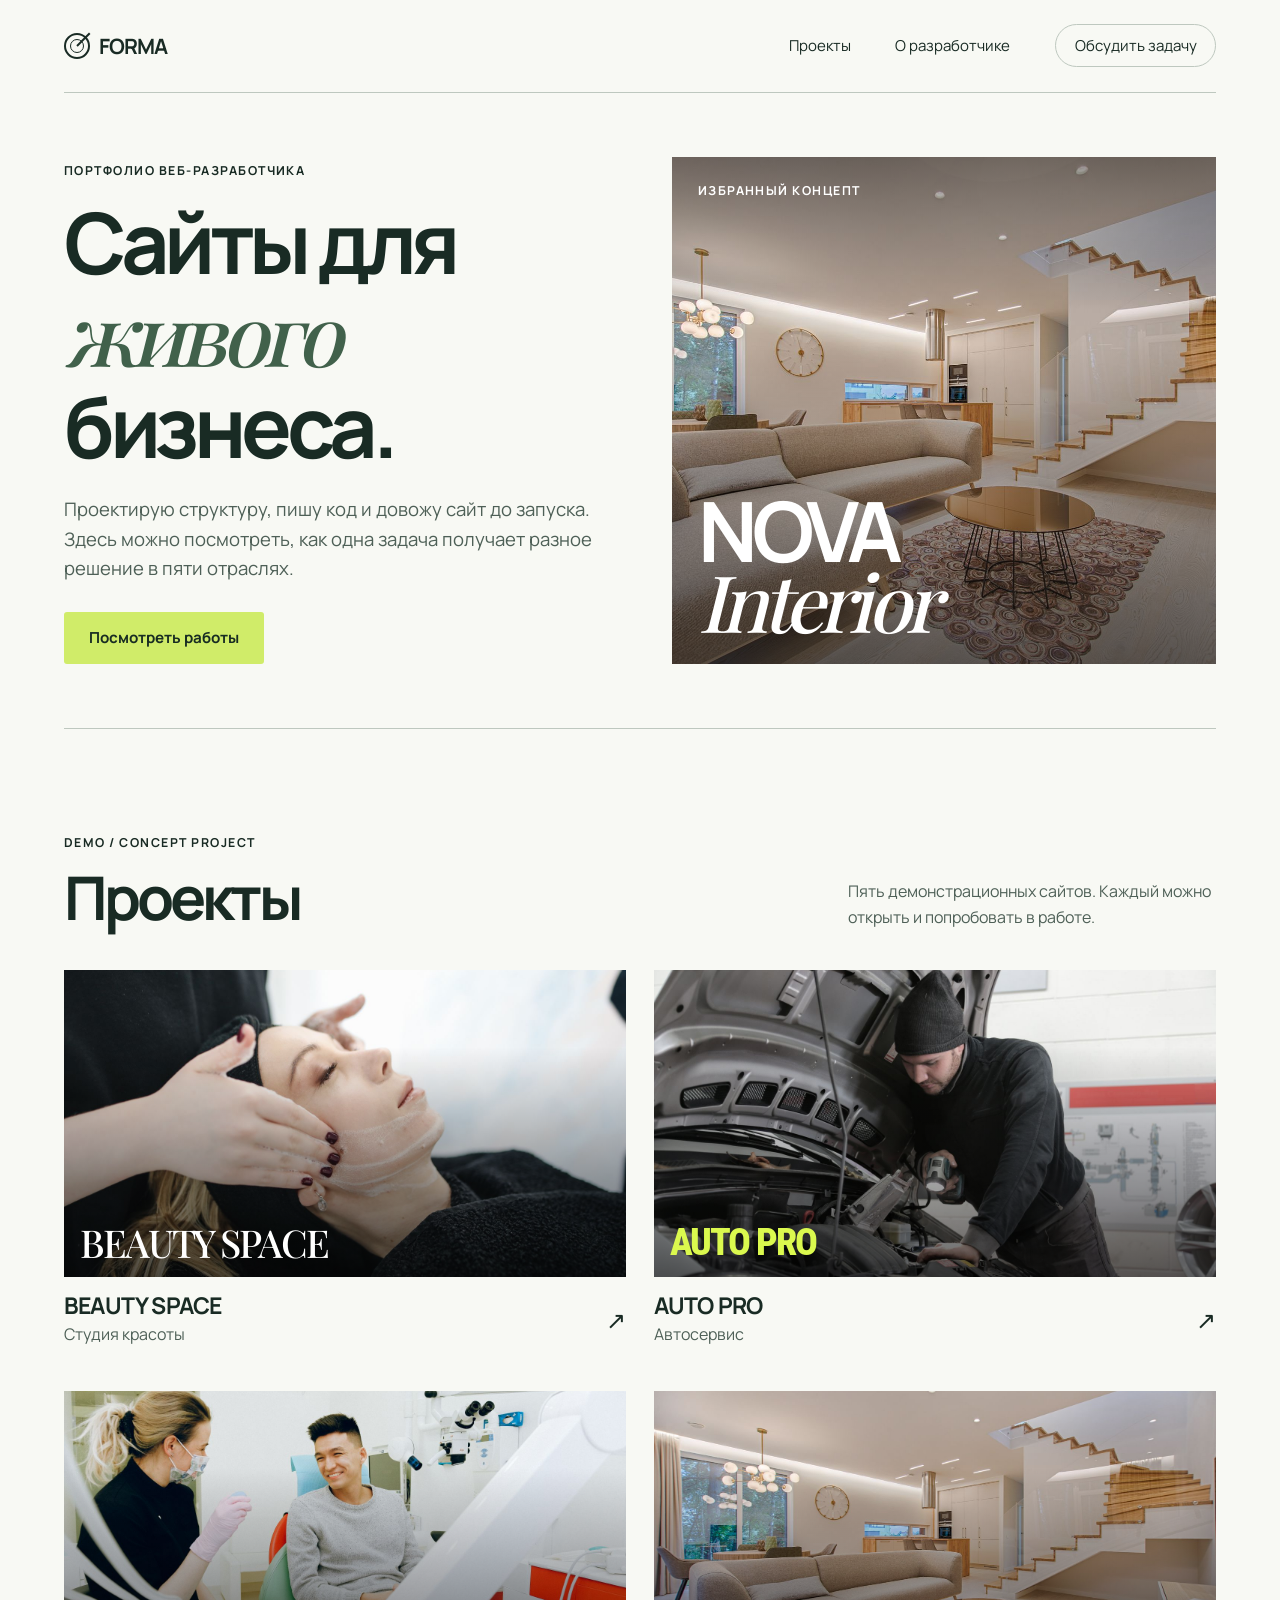
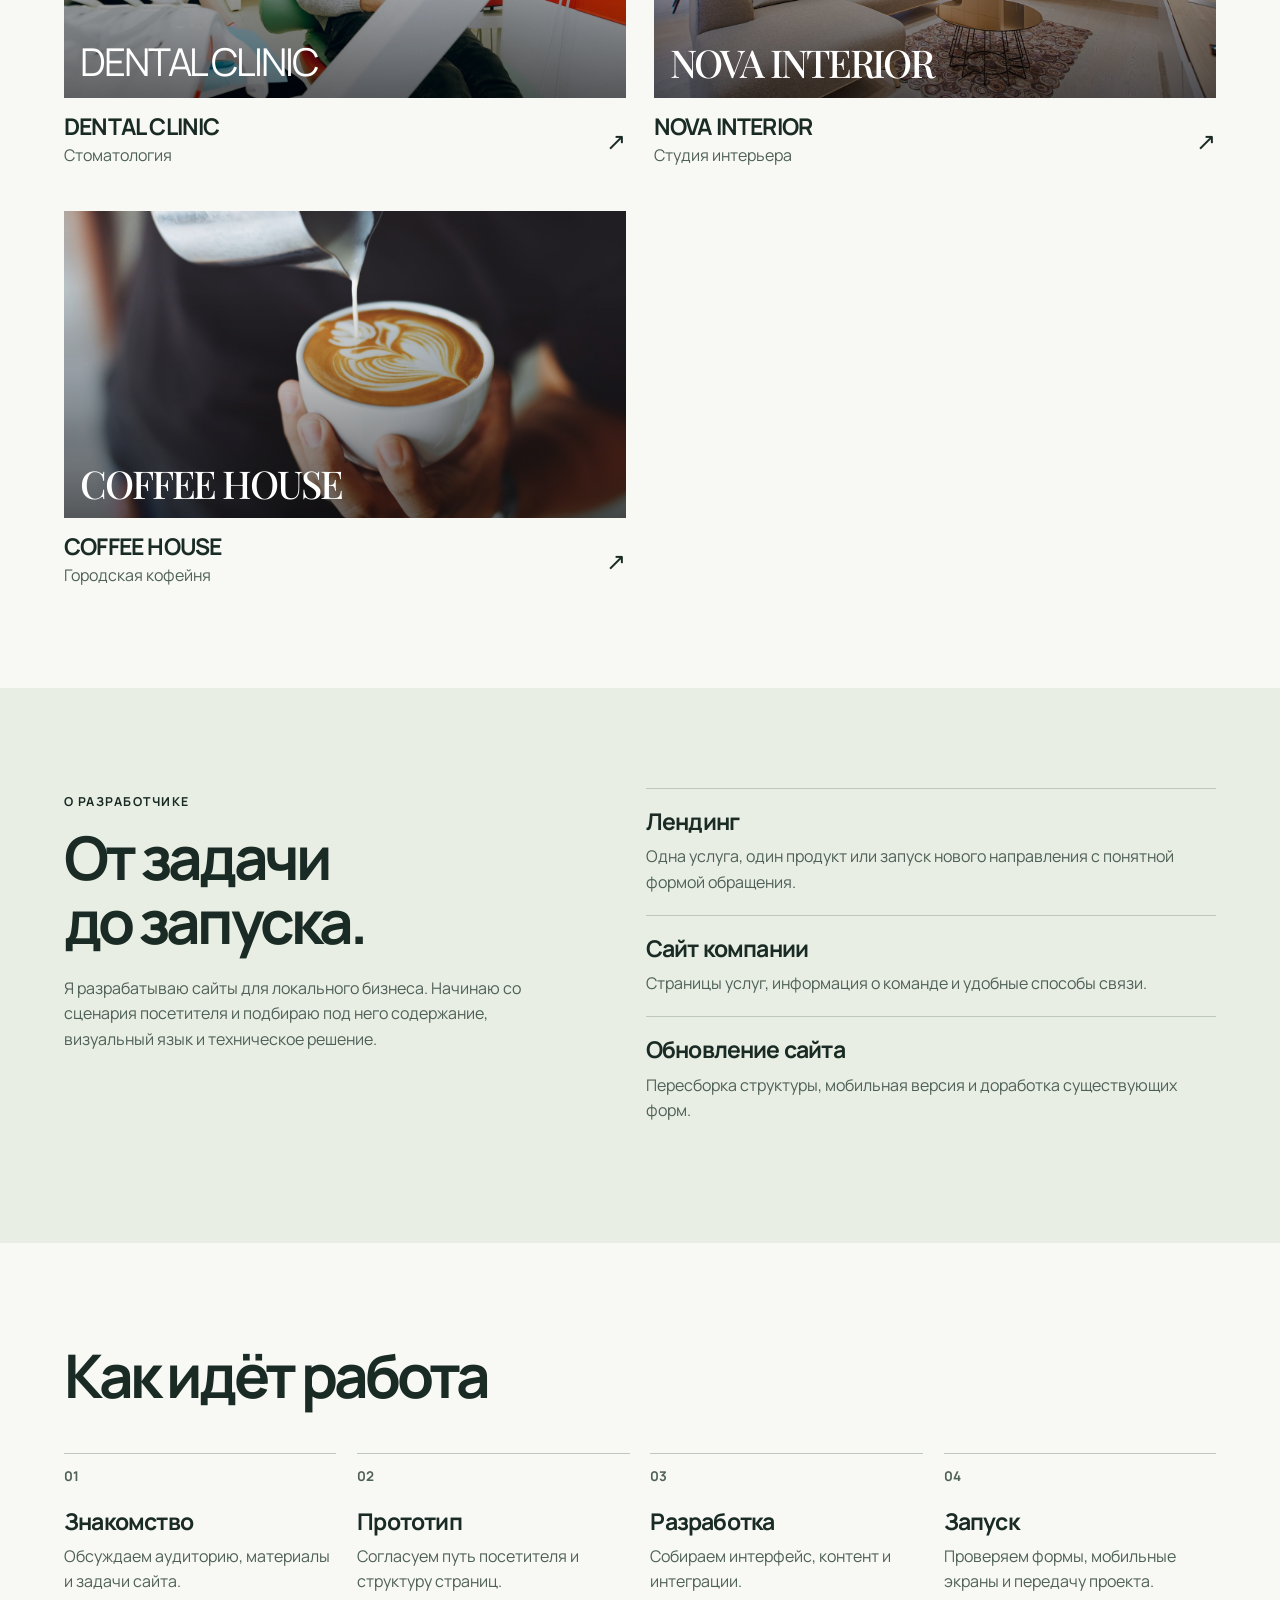
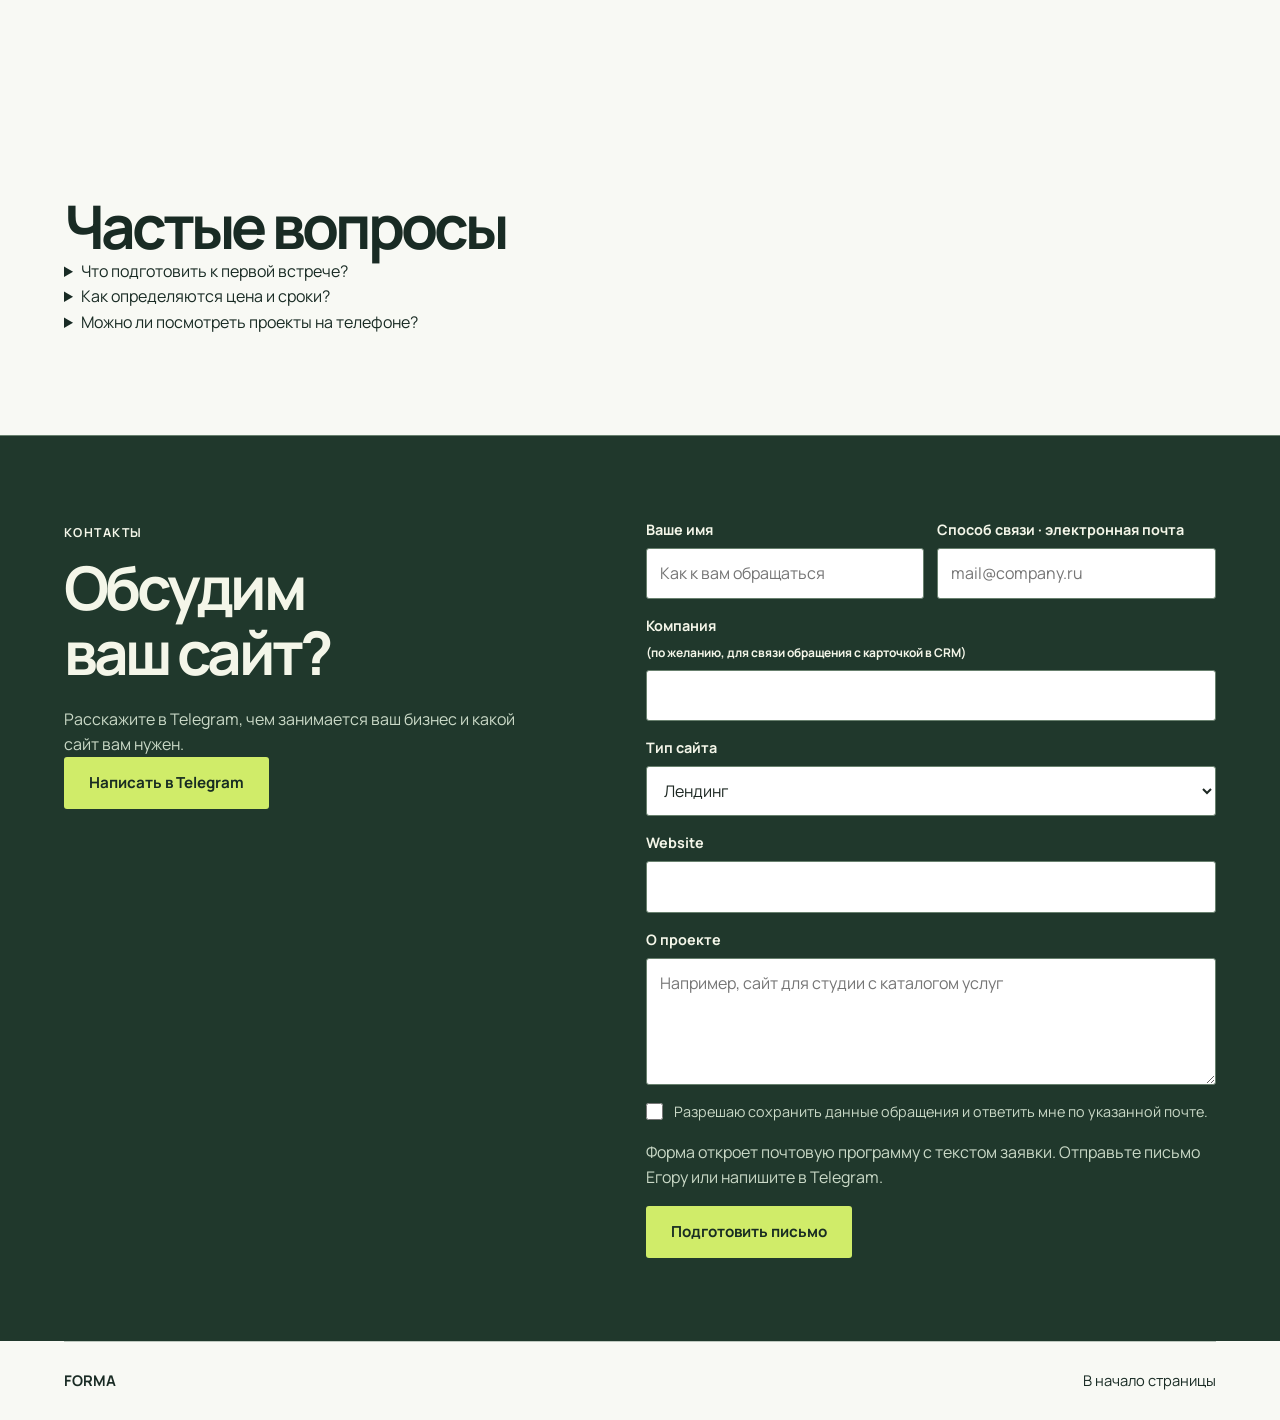
==== index.html @ 0f803054 "Опубликовать портфолио FORMA" ====
<!DOCTYPE html>

<html lang="ru"><head><meta charset="utf-8"/><meta content="width=device-width, initial-scale=1" name="viewport"/><meta content="#162821" name="theme-color"/><title>FORMA — портфолио веб-разработчика</title><meta content="Дизайн и разработка сайтов для бизнеса. Пять интерактивных концептов с разным характером." name="description"/><link href="assets/mark.svg" rel="icon" type="image/svg+xml"/><link href="assets/fonts/fonts.css" rel="stylesheet"/><link href="assets/styles.css" rel="stylesheet"/><script defer="" src="assets/forms.js"></script><meta content="FORMA — портфолио веб-разработчика" property="og:title"/><meta content="website" property="og:type"/><meta content="Проектирую структуру, пишу код и довожу сайт до запуска. Здесь можно посмотреть, как одна задача получает разное решение в пяти отраслях." property="og:description"/><meta content="https://egorkaezkv-dotcom.github.io/assets/interior.jpg" property="og:image"/><meta content="https://egorkaezkv-dotcom.github.io/" property="og:url"/><link href="https://egorkaezkv-dotcom.github.io/" rel="canonical"/></head><body class="studio"><a class="skip" href="#main">К содержанию</a><header class="wrap top"><a class="brand studio-mark" href="./"><i aria-hidden="true"></i>FORMA</a><nav aria-label="Навигация портфолио"><a href="/portfolio/">Проекты</a><a href="#studio">О разработчике</a><a class="nav-cta" href="#contact">Обсудить задачу</a></nav></header><main id="main"><section class="studio-hero wrap"><div class="hero-copy"><span class="kicker">Портфолио веб-разработчика</span><h1>Сайты для <em>живого</em> бизнеса.</h1><p>Проектирую структуру, пишу код и довожу сайт до запуска. Здесь можно посмотреть, как одна задача получает разное решение в пяти отраслях.</p><a class="button" href="#projects">Посмотреть работы</a></div><a aria-label="Открыть концепт NOVA INTERIOR" class="editorial" href="/portfolio/nova-interior/"><img alt="Интерьер светлой гостиной из концепта NOVA INTERIOR" src="assets/interior.jpg"/><span class="editorial-top">ИЗБРАННЫЙ КОНЦЕПТ</span><span class="editorial-title">NOVA<br/><i>Interior</i></span></a></section><section class="wrap section" id="projects"><div class="sectionhead"><div><span class="kicker">DEMO / CONCEPT PROJECT</span><h2>Проекты</h2></div><p>Пять демонстрационных сайтов. Каждый можно открыть и попробовать в работе.</p></div><div class="projects"><a class="project" href="/portfolio/beauty-space/"><div class="project-visual beauty"><img alt="Уход за кожей лица в салоне" loading="lazy" src="assets/beauty.jpg"/><span>BEAUTY SPACE</span></div><div class="project-caption"><div><h3>BEAUTY SPACE</h3><p>Студия красоты</p></div><span aria-hidden="true" class="open">↗</span></div></a><a class="project" href="/portfolio/auto-pro/"><div class="project-visual auto"><img alt="Механик осматривает моторный отсек автомобиля" loading="lazy" src="assets/auto.jpg"/><span>AUTO PRO</span></div><div class="project-caption"><div><h3>AUTO PRO</h3><p>Автосервис</p></div><span aria-hidden="true" class="open">↗</span></div></a><a class="project" href="/portfolio/dental-clinic/"><div class="project-visual dental"><img alt="Стоматолог беседует с пациентом в кабинете" loading="lazy" src="assets/dental.jpg"/><span>DENTAL CLINIC</span></div><div class="project-caption"><div><h3>DENTAL CLINIC</h3><p>Стоматология</p></div><span aria-hidden="true" class="open">↗</span></div></a><a class="project" href="/portfolio/nova-interior/"><div class="project-visual interior"><img alt="Светлая гостиная с деревянными деталями и открытой лестницей" loading="lazy" src="assets/interior.jpg"/><span>NOVA INTERIOR</span></div><div class="project-caption"><div><h3>NOVA INTERIOR</h3><p>Студия интерьера</p></div><span aria-hidden="true" class="open">↗</span></div></a><a class="project" href="/portfolio/coffee-house/"><div class="project-visual coffee"><img alt="Бариста наливает молоко в чашку кофе" loading="lazy" src="assets/coffee.jpg"/><span>COFFEE HOUSE</span></div><div class="project-caption"><div><h3>COFFEE HOUSE</h3><p>Городская кофейня</p></div><span aria-hidden="true" class="open">↗</span></div></a></div></section><section class="studio-story section" id="studio"><div class="wrap story-grid"><div><span class="kicker">О разработчике</span><h2>От задачи<br/>до запуска.</h2><p>Я разрабатываю сайты для локального бизнеса. Начинаю со сценария посетителя и подбираю под него содержание, визуальный язык и техническое решение.</p></div><div class="benefits"><div><h3>Лендинг</h3><p>Одна услуга, один продукт или запуск нового направления с понятной формой обращения.</p></div><div><h3>Сайт компании</h3><p>Страницы услуг, информация о команде и удобные способы связи.</p></div><div><h3>Обновление сайта</h3><p>Пересборка структуры, мобильная версия и доработка существующих форм.</p></div></div></div></section><section class="wrap section"><h2>Как идёт работа</h2><ol class="process"><li><h3>Знакомство</h3><p>Обсуждаем аудиторию, материалы и задачи сайта.</p></li><li><h3>Прототип</h3><p>Согласуем путь посетителя и структуру страниц.</p></li><li><h3>Разработка</h3><p>Собираем интерфейс, контент и интеграции.</p></li><li><h3>Запуск</h3><p>Проверяем формы, мобильные экраны и передачу проекта.</p></li></ol></section><section class="wrap section"><h2>Частые вопросы</h2><details><summary>Что подготовить к первой встрече?</summary><p>Опишите задачу, аудиторию и желаемый срок. Если есть сайт или фирменный стиль, приложите ссылки.</p></details><details><summary>Как определяются цена и сроки?</summary><p>После обсуждения структуры и функций вы получите смету и план работ до начала разработки.</p></details><details><summary>Можно ли посмотреть проекты на телефоне?</summary><p>Да. Откройте страницу проекта и перейдите к интерактивному демосайту.</p></details></section><section class="contact-section" id="contact"><div class="wrap contact-grid"><div><span class="kicker">Контакты</span><h2>Обсудим ваш сайт?</h2><p>Расскажите в Telegram, чем занимается ваш бизнес и какой сайт вам нужен.</p><a class="button" href="https://t.me/egrmsg777" rel="noopener noreferrer" target="_blank">Написать в Telegram</a></div><form action="mailto:ceo.mail.offer@gmail.com" data-inquiry=""><div class="fieldrow"><label>Ваше имя<input autocomplete="name" maxlength="80" minlength="2" name="name" placeholder="Как к вам обращаться" required=""/></label><label>Способ связи · электронная почта<input autocomplete="email" maxlength="254" name="email" placeholder="mail@company.ru" required="" type="email"/></label></div><label>Компания <small>(по желанию, для связи обращения с карточкой в CRM)</small><input autocomplete="organization" maxlength="160" name="company"/></label><label>Тип сайта<select name="kind" required=""><option>Лендинг</option><option>Сайт компании</option><option>Интернет-магазин</option><option>Обновление сайта</option></select></label><label aria-hidden="true" hidden="">Website<input autocomplete="off" name="fax" tabindex="-1"/></label><label>О проекте<textarea maxlength="2000" minlength="10" name="message" placeholder="Например, сайт для студии с каталогом услуг" required="" rows="4"></textarea></label><label class="consent"><input required="" type="checkbox"/>Разрешаю сохранить данные обращения и ответить мне по указанной почте.</label><p>Форма откроет почтовую программу с текстом заявки. Отправьте письмо Егору или напишите в Telegram.</p><button class="button">Подготовить письмо</button><output aria-live="polite"></output></form></div></section></main><footer class="wrap foot"><b>FORMA</b><a href="#main">В начало страницы</a></footer></body></html>
---- assets/fonts/fonts.css ----
@font-face {
  font-family: 'Manrope';
  font-style: normal;
  font-weight: 400;
  font-display: swap;
  src: url(manrope-400.ttf) format('truetype');
}

@font-face {
  font-family: 'Manrope';
  font-style: normal;
  font-weight: 700;
  font-display: swap;
  src: url(manrope-700.ttf) format('truetype');
}

@font-face {
  font-family: 'Playfair Display';
  font-style: normal;
  font-weight: 500;
  font-display: swap;
  src: url(playfair-display-500.ttf) format('truetype');
}

@font-face {
  font-family: 'Roboto Condensed';
  font-style: normal;
  font-weight: 800;
  font-display: swap;
  src: url(roboto-condensed-800.ttf) format('truetype');
}
---- assets/styles.css ----
*{box-sizing:border-box}
:root{--paper:#f8f9f4;--ink:#192b24;--muted:#4e6057;--accent:#d0ec69;--accent-ink:#182c22;--soft:#e9eee4;--line:#bec8bf;--display:Manrope,Arial,sans-serif;--curve:3px;color-scheme:light;font-family:Manrope,Arial,sans-serif}
html{scroll-behavior:smooth;scroll-padding-top:1rem}
body{margin:0;background:var(--paper);color:var(--ink);font-size:1rem;line-height:1.58}
img{display:block;width:100%;height:100%;object-fit:cover}
a{color:inherit;text-decoration:none} a:hover{text-decoration:underline;text-underline-offset:.2em}
:focus-visible{outline:3px solid #1279b4;outline-offset:4px}
button,input,select,textarea{font:inherit}
button,a.button{cursor:pointer}
button:disabled{cursor:wait;opacity:.65}
h1,h2,h3,p,figure{margin:0}
h1,h2,h3{line-height:1.08;text-wrap:balance}
h1,h2{font-family:var(--display);font-weight:700;letter-spacing:-.065em}
h1{font-size:clamp(3.2rem,6.6vw,6.8rem)}
h2{font-size:clamp(2.45rem,4.7vw,4.8rem)}
h3{font-size:clamp(1.2rem,1.8vw,1.65rem);letter-spacing:-.035em}
p{color:var(--muted)}
em{font-family:'Playfair Display',Georgia,serif;font-weight:500}
.wrap{width:min(90%,78rem);margin-inline:auto}
.section{padding-block:clamp(4rem,7.8vw,7.5rem)}
.skip{position:fixed;left:1rem;top:-6rem;background:white;padding:.6rem;z-index:20}
.skip:focus{top:1rem}
.kicker,.editorial-top,.demobar{font:700 .77rem/1.4 Manrope,Arial,sans-serif;text-transform:uppercase;letter-spacing:.12em}
.top,.top nav,.foot,.demobar .wrap,.sectionhead,.project-caption{display:flex;align-items:center;justify-content:space-between;gap:1rem}
.top{min-height:5.8rem;border-bottom:1px solid var(--line)}
.top nav{gap:clamp(.8rem,3.5vw,3.6rem);font-size:.94rem}
.brand{font-weight:700;letter-spacing:-.055em;font-size:1.32rem}
.nav-cta{border:1px solid var(--line);padding:.54rem 1.15rem;border-radius:30px}
.button{font-size:.95rem;display:inline-flex;align-items:center;justify-content:center;min-height:3.1rem;padding:.8rem 1.5rem;font-weight:700;border:1px solid transparent;border-radius:var(--curve);background:var(--accent);color:var(--accent-ink);transition:transform .16s ease,filter .16s ease}
.button:hover{transform:translateY(-2px);filter:brightness(.96);text-decoration:none}
.hero-copy,.editorial{animation:arrive .5s ease-out both}
@keyframes arrive{from{opacity:0;transform:translateY(10px)}to{opacity:1;transform:none}}
.hero-copy{align-self:center}
.hero-copy h1{margin:.85rem 0 1.5rem}
.hero-copy>p{max-width:36rem;font-size:clamp(1rem,1.45vw,1.16rem)}
.hero-copy .button{margin-top:1.8rem}
.studio-mark{display:flex;align-items:center;gap:.55rem}
.studio-mark i{width:1.65rem;height:1.65rem;border:2px solid;border-radius:50%;position:relative}
.studio-mark i:before{content:'';position:absolute;inset:4px;border:1.5px solid;border-radius:50%}
.studio-mark i:after{content:'';width:1.15rem;height:2px;background:currentColor;position:absolute;left:50%;top:46%;transform-origin:left;transform:rotate(-45deg)}
.studio-hero,.concept-hero{display:grid;grid-template-columns:1fr 1fr;gap:clamp(1.5rem,5vw,5rem);align-items:stretch;padding-block:clamp(2rem,5vw,5rem)}
.studio-hero{border-bottom:1px solid var(--line)}
.studio-hero .hero-copy h1{max-width:7em}
.studio-hero .hero-copy h1 em{color:#41614b}
.editorial{display:grid;position:relative;isolation:isolate;min-height:clamp(23rem,36vw,34rem);color:white;overflow:hidden}
.editorial img,.editorial:after{position:absolute;inset:0;z-index:-2}
.editorial:after{content:'';z-index:-1;background:linear-gradient(0deg,#201c16aa,transparent 63%),linear-gradient(180deg,#201c167a,transparent 30%)}
.editorial-top{align-self:start;margin:1.6rem}
.editorial-title{align-self:end;line-height:.78;font-size:clamp(3.3rem,6.5vw,6.3rem);font-weight:700;letter-spacing:-.07em;padding:1.6rem}
.editorial-title i{font:italic 500 .95em/.95 'Playfair Display',Georgia,serif}
.editorial:hover{text-decoration:none}
.sectionhead{align-items:end;margin-bottom:2.5rem}
.sectionhead h2,.story-grid .kicker+h2,.contact-grid .kicker+h2{margin-top:.7rem}
.sectionhead p{max-width:23rem}
.projects{display:grid;grid-template-columns:1fr 1fr;gap:2.7rem 1.7rem}
.project{display:block}
.project:hover{text-decoration:none}
.project-visual{height:clamp(12rem,24vw,22rem);position:relative;isolation:isolate;overflow:hidden;background:#24332e}
.project-visual img{transition:transform .35s ease}
.project:hover img{transform:scale(1.035)}
.project-visual:after{content:'';position:absolute;inset:0;background:linear-gradient(0deg,#0009,transparent 75%)}
.project-visual span{position:absolute;z-index:1;bottom:1rem;left:1rem;color:white;line-height:1;font-size:clamp(1.6rem,3vw,3rem);letter-spacing:-.055em}
.project-visual.beauty span,.project-visual.interior span,.project-visual.coffee span{font-family:'Playfair Display',Georgia,serif}
.project-visual.auto span{font-family:'Roboto Condensed',Arial,sans-serif;color:#dbf94e}
.project-caption{padding-top:1rem}
.project-caption p{margin-top:.25rem}
.open{font-size:1.5rem}
.studio-story,.story{background:var(--soft)}
.story-grid,.contact-grid{display:grid;grid-template-columns:.9fr 1.1fr;gap:clamp(2rem,9vw,10rem)}
.story-grid h2+p,.contact-grid h2+p{margin-top:1.35rem;max-width:32rem}
.benefits>div{border-top:1px solid var(--line);padding-block:1.25rem}
.benefits p,.service p,.process p{margin-top:.65rem}
.process{list-style:none;display:grid;grid-template-columns:repeat(4,1fr);gap:1.3rem;counter-reset:phase;margin:2.8rem 0 0;padding:0}
.process li{border-top:1px solid var(--line);padding-top:1rem;counter-increment:phase}
.process li:before{content:counter(phase,decimal-leading-zero);display:block;margin-bottom:1.6rem;color:var(--muted);font:700 .84rem/1 Manrope,sans-serif}
.contact-section{padding-block:clamp(4rem,6.5vw,6rem);border-top:1px solid var(--line)}
.studio .contact-section{background:#20382c;--ink:#f4f6e9;--muted:#cad9c7;--line:#68806e;color:var(--ink)}
form,label{display:grid;align-content:start;gap:.4rem}
form{gap:1rem}
label{font-size:.9rem;font-weight:700}
input,select,textarea{width:100%;min-width:0;padding:.75rem .8rem;border:1px solid var(--line);border-radius:var(--curve);background:#fff;color:#1c2722;font-size:1rem;font-weight:400}
textarea{resize:vertical;min-height:5.4rem}
.fieldrow{display:grid;grid-template-columns:1fr 1fr;gap:.8rem}
.consent{grid-template-columns:auto 1fr;align-items:start;gap:.7rem;font-weight:400;color:var(--muted)}
.consent input{width:1.05rem;height:1.05rem;margin:.15rem 0;accent-color:#577747}
form button{justify-self:start}
output{display:grid;gap:.3rem;overflow-wrap:anywhere}
output:empty{display:none}
output:not(:empty){border-left:3px solid var(--line);padding:.6rem .9rem}
.foot{border-top:1px solid var(--line);padding-block:1.7rem;font-size:.92rem}
.demobar{background:var(--ink);color:var(--paper);padding:.65rem 0;font-size:.73rem}
.demobar a{font-size:.83rem;letter-spacing:0;text-transform:none}
.concept-hero figure{min-height:clamp(22rem,36vw,35rem);overflow:hidden;border-radius:var(--curve)}
.services{display:grid;grid-template-columns:repeat(3,1fr);gap:1.4rem;margin-top:2.3rem}
.service{padding:1.6rem;border:1px solid var(--line);display:flex;flex-direction:column;align-items:start;border-radius:var(--curve)}
.service p{margin-bottom:1.5rem}
.textlink{font-size:.94rem;text-decoration:underline;text-underline-offset:.22em;font-weight:700;display:inline-block}
.service .choose{margin-top:auto}
.contact-grid .textlink{margin-top:1rem}
.beauty{--paper:#faf4ef;--ink:#40242b;--muted:#68555a;--line:#d6bbb7;--soft:#efdedb;--accent:#713946;--accent-ink:#fff;--display:'Playfair Display',Georgia,serif;--curve:2px}
.beauty .brand,.interior .brand,.coffee .brand{font-family:'Playfair Display',Georgia,serif;font-weight:500}
.beauty h1,.beauty h2,.interior h1,.interior h2,.coffee h1,.coffee h2{font-weight:500;letter-spacing:-.055em}
.beauty .concept-hero figure{border-radius:48% 48% 2px 2px;max-width:34rem}
.beauty .concept-hero img{object-position:50% 44%}
.beauty .service{border-width:1px 0 0;padding:1.25rem 0}
.auto{--paper:#1b1d1b;--ink:#f2f2e9;--muted:#c2c5b9;--line:#52564d;--soft:#292d27;--accent:#d9fb53;--accent-ink:#191e13;--display:'Roboto Condensed',Arial,sans-serif;--curve:0px}
.auto h1,.auto h2,.auto .brand{font-family:var(--display);text-transform:uppercase;font-weight:800;letter-spacing:-.04em}
.auto h1 em{font:inherit;color:var(--accent)}
.auto .demobar{background:var(--accent);color:var(--paper)}
.auto .concept-hero{gap:0;grid-template-columns:1fr 1.15fr}
.auto .concept-hero figure{clip-path:polygon(12% 0,100% 0,100% 100%,0 100%)}
.auto .hero-copy{padding-right:1.6rem}
.auto .service{border-top:3px solid var(--accent)}
.dental{--paper:#f6fcfb;--ink:#093e45;--muted:#426367;--line:#bad4d0;--soft:#dff1eb;--accent:#056861;--accent-ink:white;--curve:16px}
.dental .concept-hero{padding:2.5rem;margin-top:2rem;background:var(--soft);border-radius:2.5rem}
.dental .concept-hero h1{font-size:clamp(3rem,5.2vw,5.5rem)}
.dental .concept-hero figure{border-radius:42% 42% 1.2rem 1.2rem;min-height:24rem}
.dental h1 em{font:inherit;color:#176d66}
.dental .button,.beauty .button,.coffee .button{border-radius:99px}
.dental .service{background:white}
.interior{--paper:#f4f1e9;--ink:#2a3029;--muted:#596057;--line:#c6c5b9;--soft:#e4e3d6;--accent:#363f34;--accent-ink:white;--display:'Playfair Display',Georgia,serif;--curve:0}
.interior .concept-hero{position:relative;isolation:isolate;min-height:clamp(28rem,43vw,43rem);margin-top:1.5rem;padding:clamp(1.5rem,4vw,4rem);align-content:end;display:block;color:white}
.interior .concept-hero figure,.interior .concept-hero:after{position:absolute;inset:0;z-index:-2}
.interior .concept-hero:after{content:'';z-index:-1;background:linear-gradient(80deg,#171b12d9,transparent 85%),linear-gradient(0deg,#1e211367,transparent 85%)}
.interior .hero-copy{max-width:47rem}
.interior .hero-copy p{color:#f5f2e6}
.interior .hero-copy .button{background:var(--paper);color:var(--ink)}
.interior .service{border-width:1px 0 0;padding:1.5rem 0}
.coffee{--paper:#fff6e4;--ink:#4a2621;--muted:#715349;--line:#d6baa6;--soft:#eddbc4;--accent:#7d2e25;--accent-ink:#fff8ed;--display:'Playfair Display',Georgia,serif;--curve:8px}
.coffee .concept-hero{grid-template-columns:.9fr 1fr}
.coffee .concept-hero .hero-copy{order:2}
.coffee .concept-hero figure{border-radius:5rem .4rem 5rem .4rem}
.coffee .service{background:#fcf0d8;border:1px solid #d3b095}
@media(max-width:790px){
 .top nav{gap:.8rem}.top{min-height:4.5rem}
 .studio-hero,.concept-hero,.auto .concept-hero,.coffee .concept-hero{grid-template-columns:1fr;gap:2rem}
 .concept-hero figure,.dental .concept-hero figure{height:clamp(16rem,54vw,25rem);min-height:0}
 .beauty .concept-hero figure{max-width:none;border-radius:7rem 7rem 2px 2px}
 .auto .concept-hero figure{clip-path:polygon(0 0,100% 0,100% 90%,0 100%)}
 .dental .concept-hero{padding:1.5rem}
 .coffee .concept-hero .hero-copy{order:0}
 .studio-hero .hero-copy h1{max-width:11em}
 .editorial{min-height:clamp(17rem,55vw,25rem)}
 .story-grid,.contact-grid{grid-template-columns:1fr;gap:2rem}
 .services{grid-template-columns:1fr;gap:1rem}
 .process{grid-template-columns:repeat(2,1fr)}
 .sectionhead{display:grid;gap:1rem}
 .sectionhead p{max-width:35rem}
 .interior .concept-hero figure{height:auto}
}
@media(max-width:560px){
 .wrap{width:91%}
 .top{align-items:flex-start;flex-direction:column;padding:.9rem 0;gap:.7rem}
 .top nav{width:100%;justify-content:flex-start;flex-wrap:wrap;font-size:.85rem}
 .nav-cta{padding:.28rem .7rem}
 .projects,.fieldrow{grid-template-columns:1fr}
 .project-visual{height:58vw}
 .process{gap:1rem}
 .projects{gap:1.7rem}
 .foot{font-size:.82rem}
 .contact-grid h2{overflow-wrap:anywhere}
}
@media(prefers-reduced-motion:reduce){html{scroll-behavior:auto}*,*:before,*:after{animation:none!important;transition:none!important}}
@media(max-width:380px){.interior .hero-copy h1{font-size:2.35rem}.concept-hero h1,.contact-grid h2{hyphens:auto;overflow-wrap:anywhere}}

.privacy-panel{position:fixed;z-index:20;bottom:1rem;left:1rem;width:min(30rem,calc(100% - 2rem));max-height:65vh;overflow:auto;padding:1.1rem;background:#fff;color:#243a30;border:1px solid #b8c7bd;border-radius:.65rem;box-shadow:0 8px 28px #1233;font:400 .93rem/1.45 Manrope,Arial,sans-serif}
.privacy-panel[hidden]{display:none}.privacy-panel p{margin:.55rem 0;color:#47594e}.privacy-panel div{display:flex;gap:.6rem}.privacy-panel button,.privacy-toggle{font:inherit;padding:.4rem .65rem;cursor:pointer;border:1px solid currentColor;color:#214b38;background:white;border-radius:.4rem}.privacy-toggle{font-size:.8rem}.foot{flex-wrap:wrap}.privacy-panel p:empty{display:none}
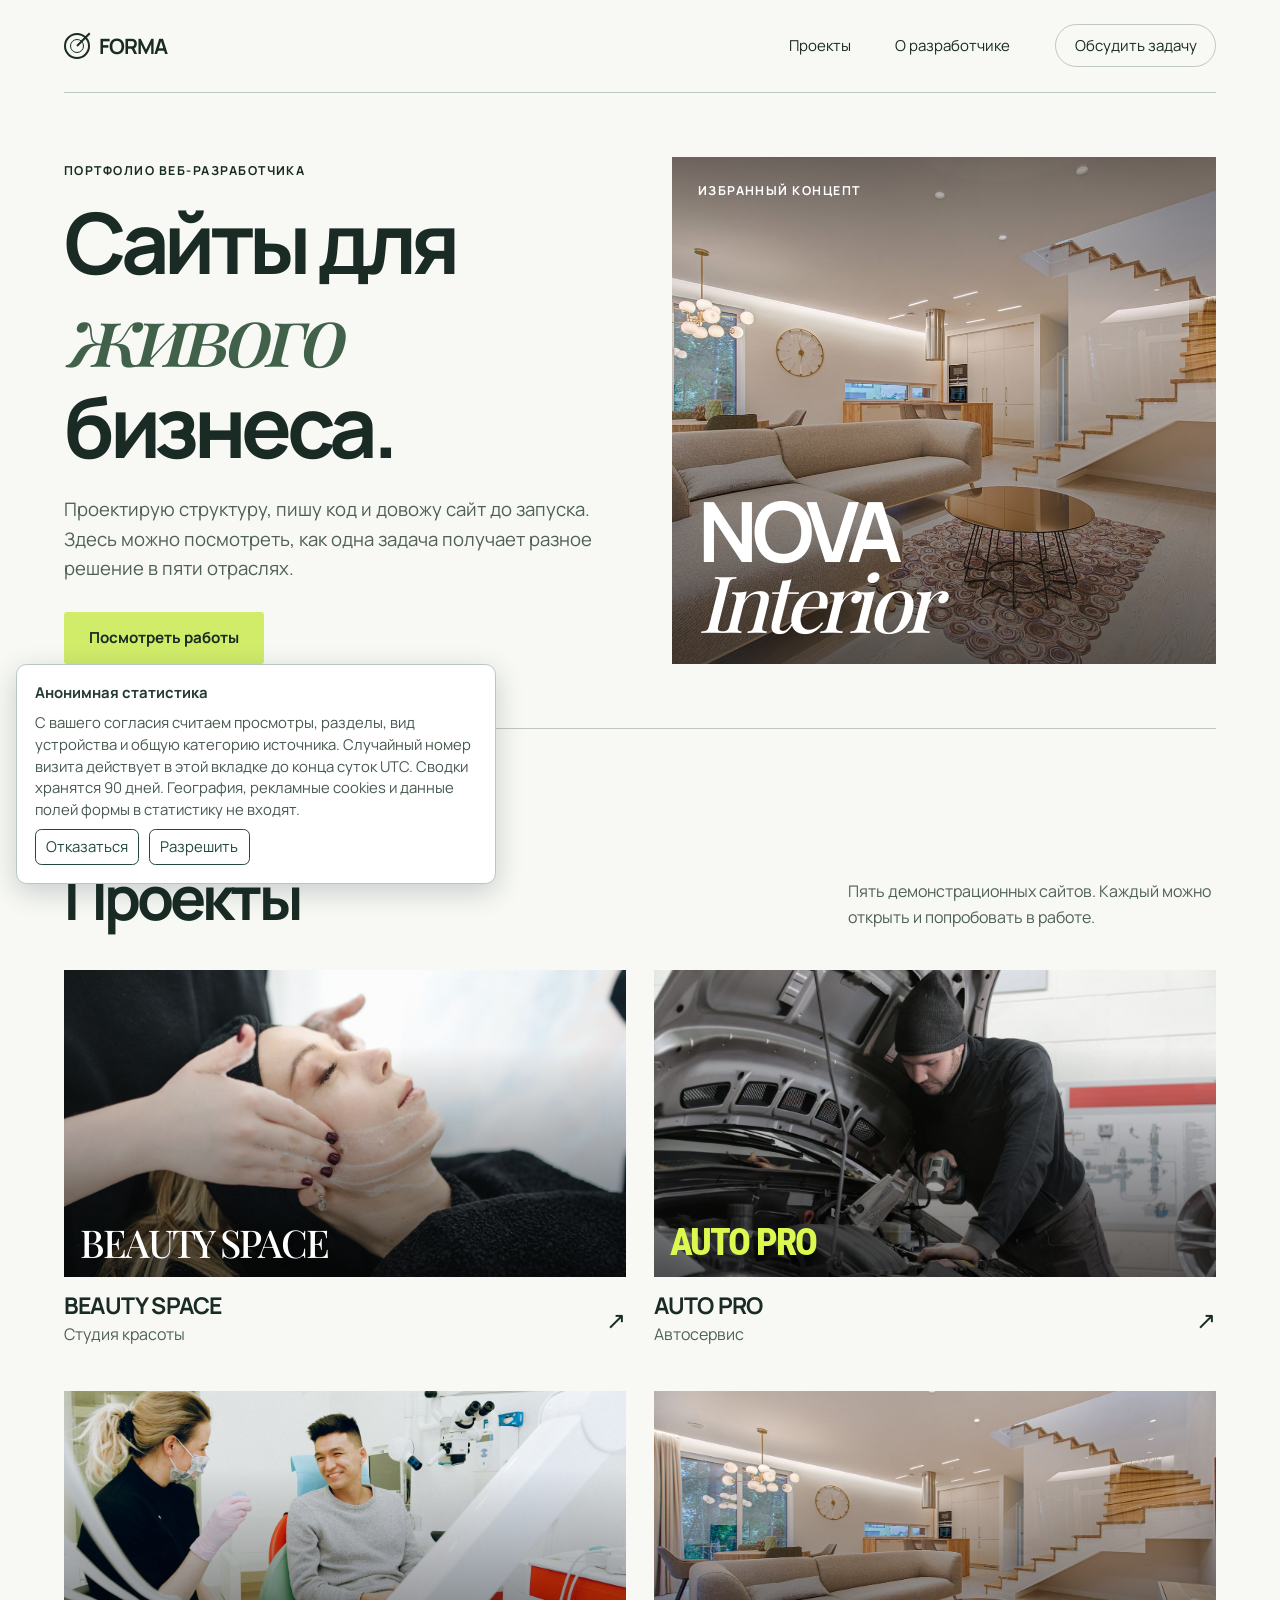
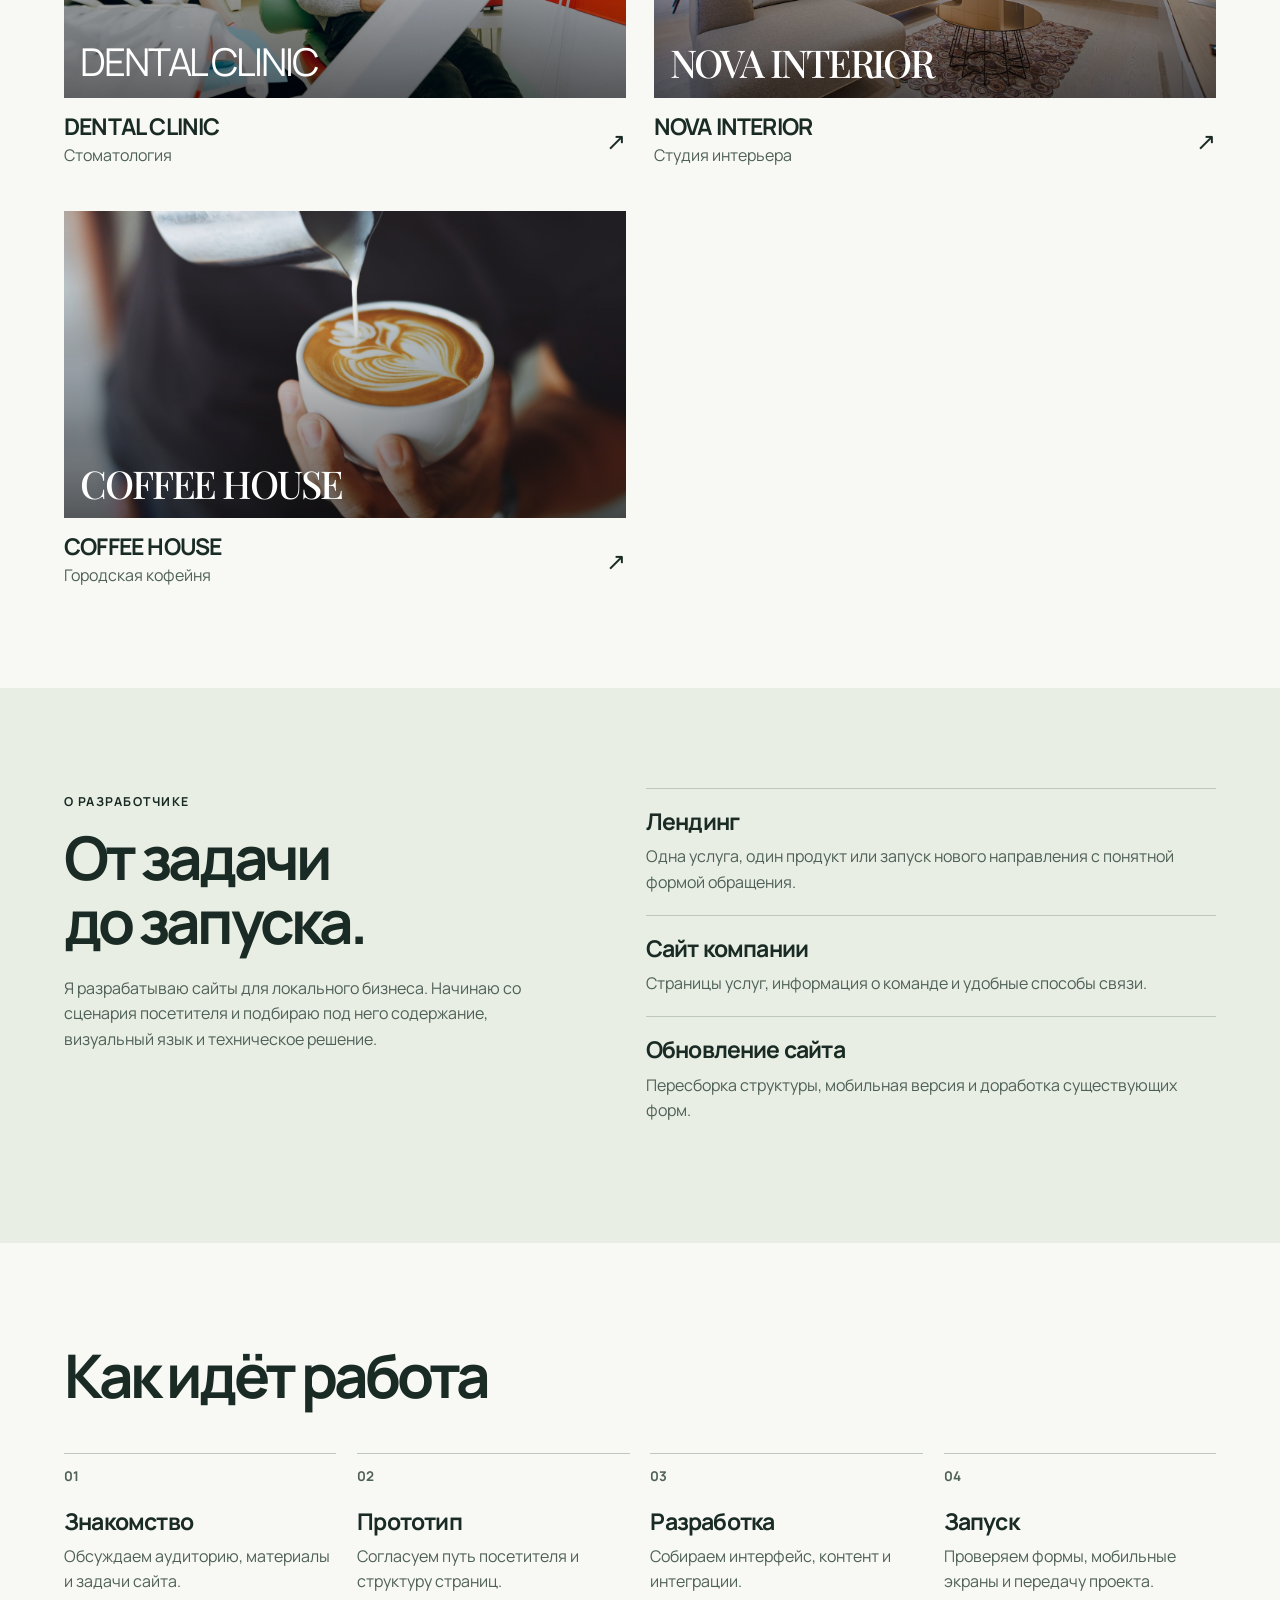
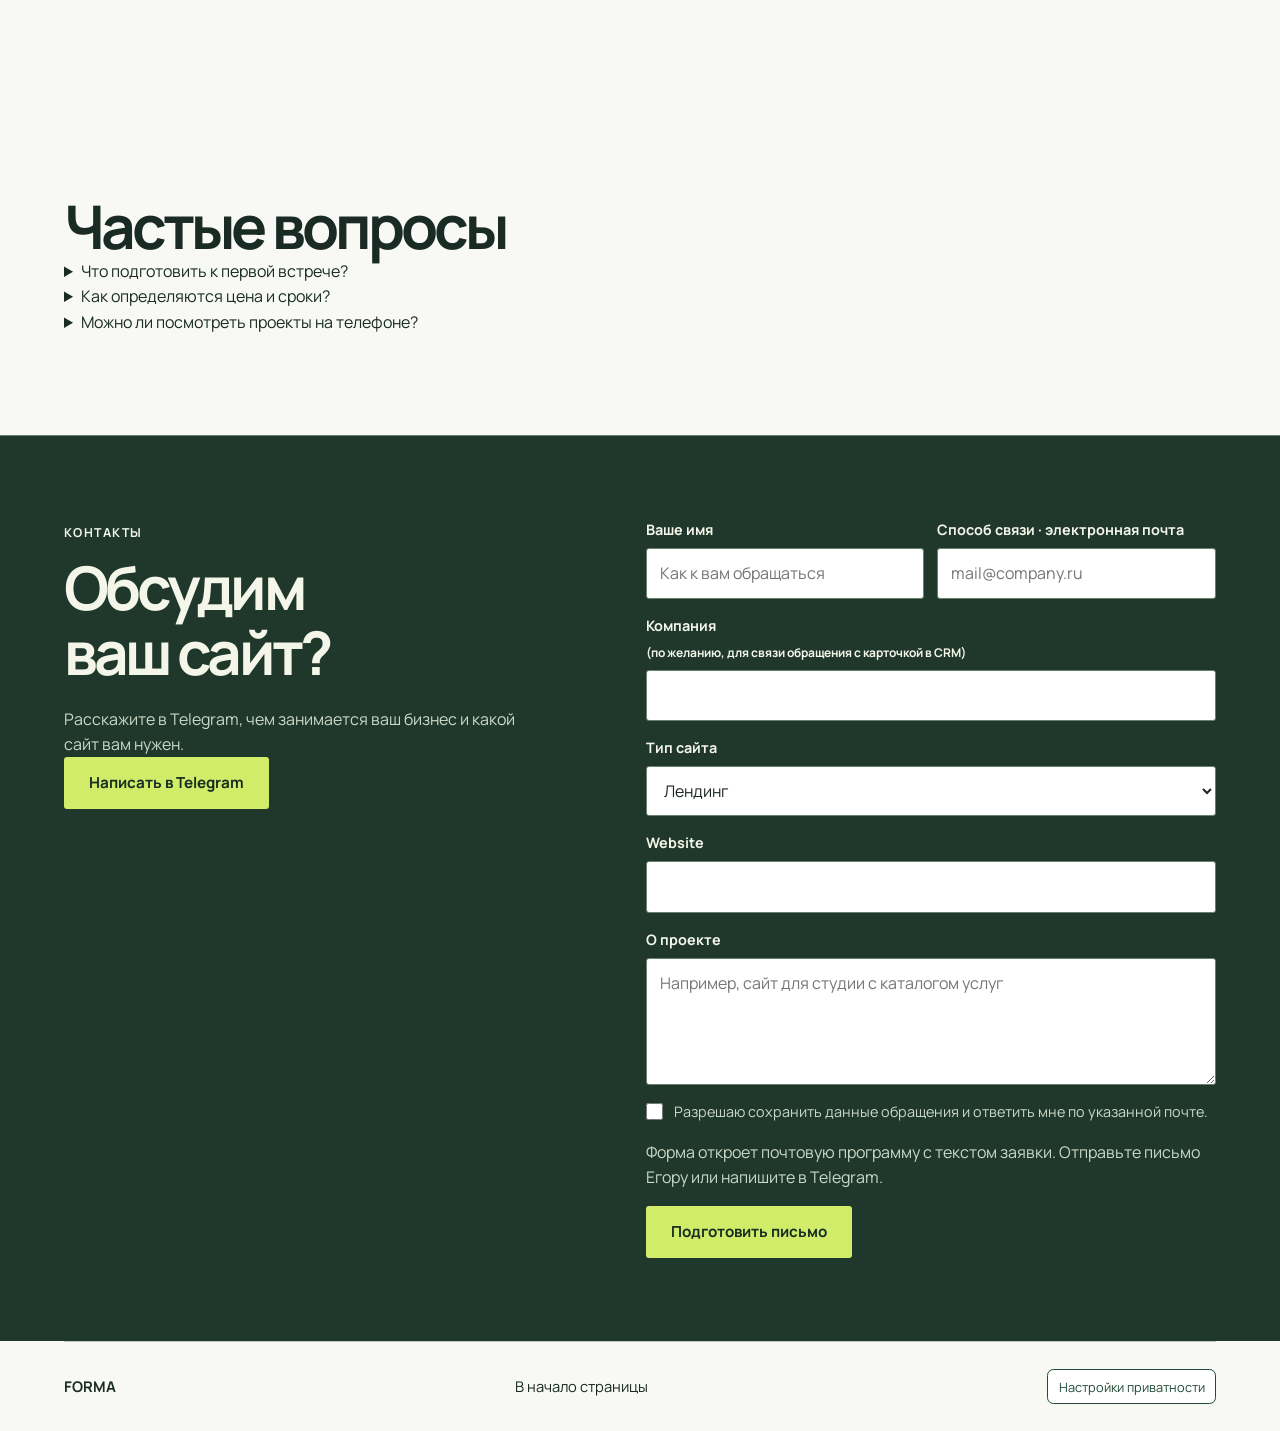
==== commit bb2a49e5: "Подключить форму и аналитику при доступности сервера студии" ====
--- a/index.html
+++ b/index.html
@@ -1,3 +1,3 @@
 <!DOCTYPE html>
 
-<html lang="ru"><head><meta charset="utf-8"/><meta content="width=device-width, initial-scale=1" name="viewport"/><meta content="#162821" name="theme-color"/><title>FORMA — портфолио веб-разработчика</title><meta content="Дизайн и разработка сайтов для бизнеса. Пять интерактивных концептов с разным характером." name="description"/><link href="assets/mark.svg" rel="icon" type="image/svg+xml"/><link href="assets/fonts/fonts.css" rel="stylesheet"/><link href="assets/styles.css" rel="stylesheet"/><script defer="" src="assets/forms.js"></script><meta content="FORMA — портфолио веб-разработчика" property="og:title"/><meta content="website" property="og:type"/><meta content="Проектирую структуру, пишу код и довожу сайт до запуска. Здесь можно посмотреть, как одна задача получает разное решение в пяти отраслях." property="og:description"/><meta content="https://egorkaezkv-dotcom.github.io/assets/interior.jpg" property="og:image"/><meta content="https://egorkaezkv-dotcom.github.io/" property="og:url"/><link href="https://egorkaezkv-dotcom.github.io/" rel="canonical"/></head><body class="studio"><a class="skip" href="#main">К содержанию</a><header class="wrap top"><a class="brand studio-mark" href="./"><i aria-hidden="true"></i>FORMA</a><nav aria-label="Навигация портфолио"><a href="/portfolio/">Проекты</a><a href="#studio">О разработчике</a><a class="nav-cta" href="#contact">Обсудить задачу</a></nav></header><main id="main"><section class="studio-hero wrap"><div class="hero-copy"><span class="kicker">Портфолио веб-разработчика</span><h1>Сайты для <em>живого</em> бизнеса.</h1><p>Проектирую структуру, пишу код и довожу сайт до запуска. Здесь можно посмотреть, как одна задача получает разное решение в пяти отраслях.</p><a class="button" href="#projects">Посмотреть работы</a></div><a aria-label="Открыть концепт NOVA INTERIOR" class="editorial" href="/portfolio/nova-interior/"><img alt="Интерьер светлой гостиной из концепта NOVA INTERIOR" src="assets/interior.jpg"/><span class="editorial-top">ИЗБРАННЫЙ КОНЦЕПТ</span><span class="editorial-title">NOVA<br/><i>Interior</i></span></a></section><section class="wrap section" id="projects"><div class="sectionhead"><div><span class="kicker">DEMO / CONCEPT PROJECT</span><h2>Проекты</h2></div><p>Пять демонстрационных сайтов. Каждый можно открыть и попробовать в работе.</p></div><div class="projects"><a class="project" href="/portfolio/beauty-space/"><div class="project-visual beauty"><img alt="Уход за кожей лица в салоне" loading="lazy" src="assets/beauty.jpg"/><span>BEAUTY SPACE</span></div><div class="project-caption"><div><h3>BEAUTY SPACE</h3><p>Студия красоты</p></div><span aria-hidden="true" class="open">↗</span></div></a><a class="project" href="/portfolio/auto-pro/"><div class="project-visual auto"><img alt="Механик осматривает моторный отсек автомобиля" loading="lazy" src="assets/auto.jpg"/><span>AUTO PRO</span></div><div class="project-caption"><div><h3>AUTO PRO</h3><p>Автосервис</p></div><span aria-hidden="true" class="open">↗</span></div></a><a class="project" href="/portfolio/dental-clinic/"><div class="project-visual dental"><img alt="Стоматолог беседует с пациентом в кабинете" loading="lazy" src="assets/dental.jpg"/><span>DENTAL CLINIC</span></div><div class="project-caption"><div><h3>DENTAL CLINIC</h3><p>Стоматология</p></div><span aria-hidden="true" class="open">↗</span></div></a><a class="project" href="/portfolio/nova-interior/"><div class="project-visual interior"><img alt="Светлая гостиная с деревянными деталями и открытой лестницей" loading="lazy" src="assets/interior.jpg"/><span>NOVA INTERIOR</span></div><div class="project-caption"><div><h3>NOVA INTERIOR</h3><p>Студия интерьера</p></div><span aria-hidden="true" class="open">↗</span></div></a><a class="project" href="/portfolio/coffee-house/"><div class="project-visual coffee"><img alt="Бариста наливает молоко в чашку кофе" loading="lazy" src="assets/coffee.jpg"/><span>COFFEE HOUSE</span></div><div class="project-caption"><div><h3>COFFEE HOUSE</h3><p>Городская кофейня</p></div><span aria-hidden="true" class="open">↗</span></div></a></div></section><section class="studio-story section" id="studio"><div class="wrap story-grid"><div><span class="kicker">О разработчике</span><h2>От задачи<br/>до запуска.</h2><p>Я разрабатываю сайты для локального бизнеса. Начинаю со сценария посетителя и подбираю под него содержание, визуальный язык и техническое решение.</p></div><div class="benefits"><div><h3>Лендинг</h3><p>Одна услуга, один продукт или запуск нового направления с понятной формой обращения.</p></div><div><h3>Сайт компании</h3><p>Страницы услуг, информация о команде и удобные способы связи.</p></div><div><h3>Обновление сайта</h3><p>Пересборка структуры, мобильная версия и доработка существующих форм.</p></div></div></div></section><section class="wrap section"><h2>Как идёт работа</h2><ol class="process"><li><h3>Знакомство</h3><p>Обсуждаем аудиторию, материалы и задачи сайта.</p></li><li><h3>Прототип</h3><p>Согласуем путь посетителя и структуру страниц.</p></li><li><h3>Разработка</h3><p>Собираем интерфейс, контент и интеграции.</p></li><li><h3>Запуск</h3><p>Проверяем формы, мобильные экраны и передачу проекта.</p></li></ol></section><section class="wrap section"><h2>Частые вопросы</h2><details><summary>Что подготовить к первой встрече?</summary><p>Опишите задачу, аудиторию и желаемый срок. Если есть сайт или фирменный стиль, приложите ссылки.</p></details><details><summary>Как определяются цена и сроки?</summary><p>После обсуждения структуры и функций вы получите смету и план работ до начала разработки.</p></details><details><summary>Можно ли посмотреть проекты на телефоне?</summary><p>Да. Откройте страницу проекта и перейдите к интерактивному демосайту.</p></details></section><section class="contact-section" id="contact"><div class="wrap contact-grid"><div><span class="kicker">Контакты</span><h2>Обсудим ваш сайт?</h2><p>Расскажите в Telegram, чем занимается ваш бизнес и какой сайт вам нужен.</p><a class="button" href="https://t.me/egrmsg777" rel="noopener noreferrer" target="_blank">Написать в Telegram</a></div><form action="mailto:ceo.mail.offer@gmail.com" data-inquiry=""><div class="fieldrow"><label>Ваше имя<input autocomplete="name" maxlength="80" minlength="2" name="name" placeholder="Как к вам обращаться" required=""/></label><label>Способ связи · электронная почта<input autocomplete="email" maxlength="254" name="email" placeholder="mail@company.ru" required="" type="email"/></label></div><label>Компания <small>(по желанию, для связи обращения с карточкой в CRM)</small><input autocomplete="organization" maxlength="160" name="company"/></label><label>Тип сайта<select name="kind" required=""><option>Лендинг</option><option>Сайт компании</option><option>Интернет-магазин</option><option>Обновление сайта</option></select></label><label aria-hidden="true" hidden="">Website<input autocomplete="off" name="fax" tabindex="-1"/></label><label>О проекте<textarea maxlength="2000" minlength="10" name="message" placeholder="Например, сайт для студии с каталогом услуг" required="" rows="4"></textarea></label><label class="consent"><input required="" type="checkbox"/>Разрешаю сохранить данные обращения и ответить мне по указанной почте.</label><p>Форма откроет почтовую программу с текстом заявки. Отправьте письмо Егору или напишите в Telegram.</p><button class="button">Подготовить письмо</button><output aria-live="polite"></output></form></div></section></main><footer class="wrap foot"><b>FORMA</b><a href="#main">В начало страницы</a></footer></body></html>+<html lang="ru"><head><meta charset="utf-8"/><meta content="width=device-width, initial-scale=1" name="viewport"/><meta content="#162821" name="theme-color"/><title>FORMA — портфолио веб-разработчика</title><meta content="Дизайн и разработка сайтов для бизнеса. Пять интерактивных концептов с разным характером." name="description"/><link href="assets/mark.svg" rel="icon" type="image/svg+xml"/><link href="assets/fonts/fonts.css" rel="stylesheet"/><link href="assets/styles.css" rel="stylesheet"/><script defer="" src="assets/forms.js"></script><meta content="FORMA — портфолио веб-разработчика" property="og:title"/><meta content="website" property="og:type"/><meta content="Проектирую структуру, пишу код и довожу сайт до запуска. Здесь можно посмотреть, как одна задача получает разное решение в пяти отраслях." property="og:description"/><meta content="https://egorkaezkv-dotcom.github.io/assets/interior.jpg" property="og:image"/><meta content="https://egorkaezkv-dotcom.github.io/" property="og:url"/><link href="https://egorkaezkv-dotcom.github.io/" rel="canonical"/></head><body class="studio"><a class="skip" href="#main">К содержанию</a><header class="wrap top"><a class="brand studio-mark" href="./"><i aria-hidden="true"></i>FORMA</a><nav aria-label="Навигация портфолио"><a href="/portfolio/">Проекты</a><a href="#studio">О разработчике</a><a class="nav-cta" href="#contact">Обсудить задачу</a></nav></header><main id="main"><section class="studio-hero wrap"><div class="hero-copy"><span class="kicker">Портфолио веб-разработчика</span><h1>Сайты для <em>живого</em> бизнеса.</h1><p>Проектирую структуру, пишу код и довожу сайт до запуска. Здесь можно посмотреть, как одна задача получает разное решение в пяти отраслях.</p><a class="button" href="#projects">Посмотреть работы</a></div><a aria-label="Открыть концепт NOVA INTERIOR" class="editorial" href="/portfolio/nova-interior/"><img alt="Интерьер светлой гостиной из концепта NOVA INTERIOR" src="assets/interior.jpg"/><span class="editorial-top">ИЗБРАННЫЙ КОНЦЕПТ</span><span class="editorial-title">NOVA<br/><i>Interior</i></span></a></section><section class="wrap section" id="projects"><div class="sectionhead"><div><span class="kicker">DEMO / CONCEPT PROJECT</span><h2>Проекты</h2></div><p>Пять демонстрационных сайтов. Каждый можно открыть и попробовать в работе.</p></div><div class="projects"><a class="project" href="/portfolio/beauty-space/"><div class="project-visual beauty"><img alt="Уход за кожей лица в салоне" loading="lazy" src="assets/beauty.jpg"/><span>BEAUTY SPACE</span></div><div class="project-caption"><div><h3>BEAUTY SPACE</h3><p>Студия красоты</p></div><span aria-hidden="true" class="open">↗</span></div></a><a class="project" href="/portfolio/auto-pro/"><div class="project-visual auto"><img alt="Механик осматривает моторный отсек автомобиля" loading="lazy" src="assets/auto.jpg"/><span>AUTO PRO</span></div><div class="project-caption"><div><h3>AUTO PRO</h3><p>Автосервис</p></div><span aria-hidden="true" class="open">↗</span></div></a><a class="project" href="/portfolio/dental-clinic/"><div class="project-visual dental"><img alt="Стоматолог беседует с пациентом в кабинете" loading="lazy" src="assets/dental.jpg"/><span>DENTAL CLINIC</span></div><div class="project-caption"><div><h3>DENTAL CLINIC</h3><p>Стоматология</p></div><span aria-hidden="true" class="open">↗</span></div></a><a class="project" href="/portfolio/nova-interior/"><div class="project-visual interior"><img alt="Светлая гостиная с деревянными деталями и открытой лестницей" loading="lazy" src="assets/interior.jpg"/><span>NOVA INTERIOR</span></div><div class="project-caption"><div><h3>NOVA INTERIOR</h3><p>Студия интерьера</p></div><span aria-hidden="true" class="open">↗</span></div></a><a class="project" href="/portfolio/coffee-house/"><div class="project-visual coffee"><img alt="Бариста наливает молоко в чашку кофе" loading="lazy" src="assets/coffee.jpg"/><span>COFFEE HOUSE</span></div><div class="project-caption"><div><h3>COFFEE HOUSE</h3><p>Городская кофейня</p></div><span aria-hidden="true" class="open">↗</span></div></a></div></section><section class="studio-story section" id="studio"><div class="wrap story-grid"><div><span class="kicker">О разработчике</span><h2>От задачи<br/>до запуска.</h2><p>Я разрабатываю сайты для локального бизнеса. Начинаю со сценария посетителя и подбираю под него содержание, визуальный язык и техническое решение.</p></div><div class="benefits"><div><h3>Лендинг</h3><p>Одна услуга, один продукт или запуск нового направления с понятной формой обращения.</p></div><div><h3>Сайт компании</h3><p>Страницы услуг, информация о команде и удобные способы связи.</p></div><div><h3>Обновление сайта</h3><p>Пересборка структуры, мобильная версия и доработка существующих форм.</p></div></div></div></section><section class="wrap section"><h2>Как идёт работа</h2><ol class="process"><li><h3>Знакомство</h3><p>Обсуждаем аудиторию, материалы и задачи сайта.</p></li><li><h3>Прототип</h3><p>Согласуем путь посетителя и структуру страниц.</p></li><li><h3>Разработка</h3><p>Собираем интерфейс, контент и интеграции.</p></li><li><h3>Запуск</h3><p>Проверяем формы, мобильные экраны и передачу проекта.</p></li></ol></section><section class="wrap section"><h2>Частые вопросы</h2><details><summary>Что подготовить к первой встрече?</summary><p>Опишите задачу, аудиторию и желаемый срок. Если есть сайт или фирменный стиль, приложите ссылки.</p></details><details><summary>Как определяются цена и сроки?</summary><p>После обсуждения структуры и функций вы получите смету и план работ до начала разработки.</p></details><details><summary>Можно ли посмотреть проекты на телефоне?</summary><p>Да. Откройте страницу проекта и перейдите к интерактивному демосайту.</p></details></section><section class="contact-section" id="contact"><div class="wrap contact-grid"><div><span class="kicker">Контакты</span><h2>Обсудим ваш сайт?</h2><p>Расскажите в Telegram, чем занимается ваш бизнес и какой сайт вам нужен.</p><a class="button" href="https://t.me/egrmsg777" rel="noopener noreferrer" target="_blank">Написать в Telegram</a></div><form action="mailto:ceo.mail.offer@gmail.com" data-inquiry=""><div class="fieldrow"><label>Ваше имя<input autocomplete="name" maxlength="80" minlength="2" name="name" placeholder="Как к вам обращаться" required=""/></label><label>Способ связи · электронная почта<input autocomplete="email" maxlength="254" name="email" placeholder="mail@company.ru" required="" type="email"/></label></div><label>Компания <small>(по желанию, для связи обращения с карточкой в CRM)</small><input autocomplete="organization" maxlength="160" name="company"/></label><label>Тип сайта<select name="kind" required=""><option>Лендинг</option><option>Сайт компании</option><option>Интернет-магазин</option><option>Обновление сайта</option></select></label><label aria-hidden="true" hidden="">Website<input autocomplete="off" name="fax" tabindex="-1"/></label><label>О проекте<textarea maxlength="2000" minlength="10" name="message" placeholder="Например, сайт для студии с каталогом услуг" required="" rows="4"></textarea></label><label class="consent"><input required="" type="checkbox"/>Разрешаю сохранить данные обращения и ответить мне по указанной почте.</label><p>Форма откроет почтовую программу с текстом заявки. Отправьте письмо Егору или напишите в Telegram.</p><button class="button">Подготовить письмо</button><output aria-live="polite"></output></form></div></section></main><footer class="wrap foot"><b>FORMA</b><a href="#main">В начало страницы</a></footer><script defer src="/assets/visits.js"></script></body></html>
